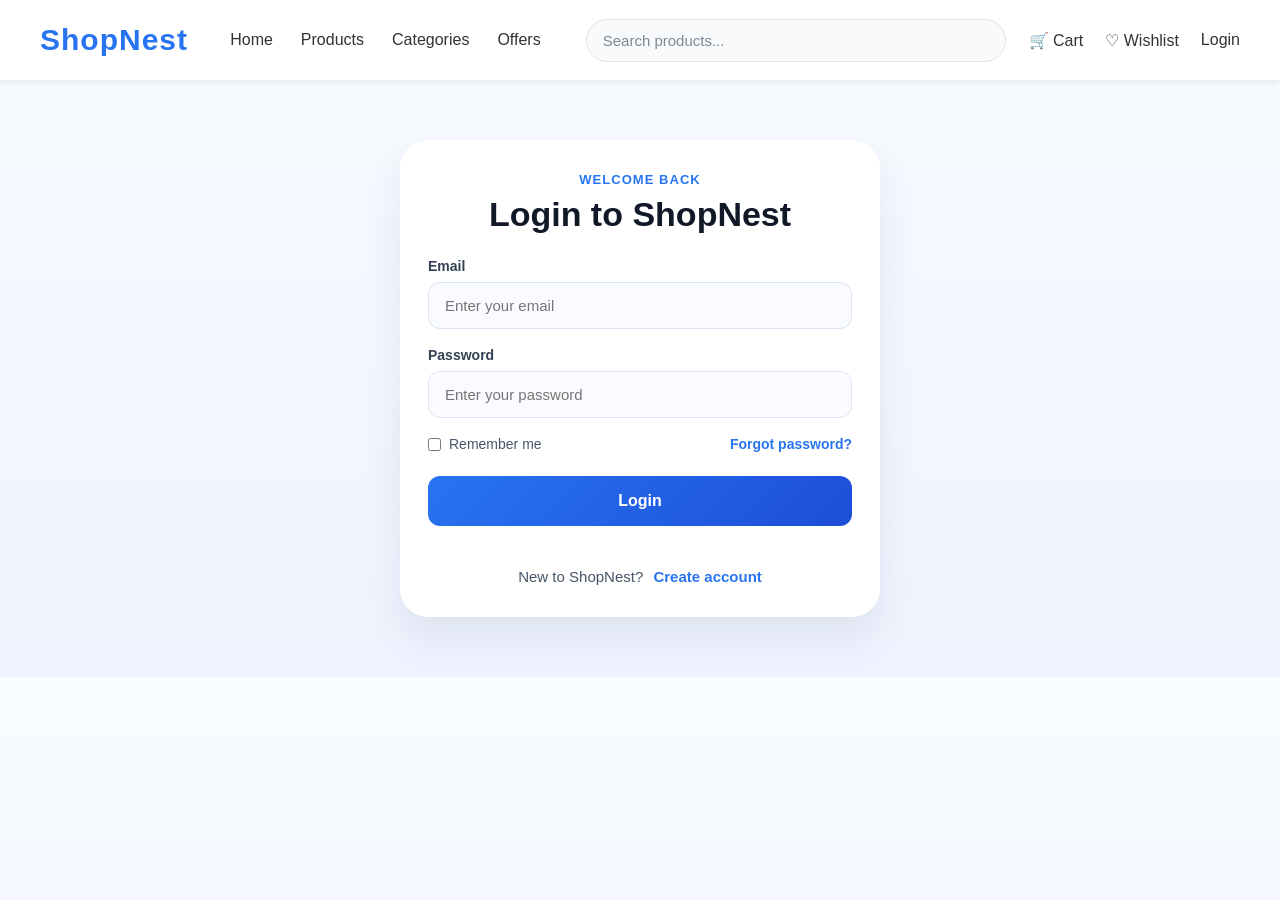
==== pages/auth.html @ 2dc053db "Create ShopNest storefront foundation Co-authored-by: Copilot <223556219+Copilot@users.noreply.githu" ====
<!DOCTYPE html>
<html lang="en">

<head>
    <meta charset="UTF-8">
    <meta name="viewport" content="width=device-width, initial-scale=1.0">
    <title>ShopNest | Login</title>
    <link rel="stylesheet" href="../style.css">
</head>

<body>
    <nav class="navbar">
        <div class="logo">ShopNest</div>

        <div class="nav-links">
            <a href="#">Home</a>
            <a href="#">Products</a>
            <a href="#">Categories</a>
            <a href="#">Offers</a>
        </div>

        <div class="search-wrap">
            <input type="text" placeholder="Search products..." aria-label="Search products">
        </div>

        <div class="nav-buttons">
            <a href="cart.html">🛒 Cart</a>
            <a href="wishlist.html">♡ Wishlist</a>
            <a href="auth.html">Login</a>
        </div>
    </nav>

    <main class="auth-page">
        <section class="auth-box">
            <div class="auth-header">
                <p>Welcome back</p>
                <h2>Login to ShopNest</h2>
            </div>

            <form id="login-form" class="auth-form" data-auth-mode="login" method="post">
                <div class="field-group">
                    <label for="login-email">Email</label>
                    <input id="login-email" name="email" type="email" placeholder="Enter your email" autocomplete="email" required>
                </div>

                <div class="field-group">
                    <label for="login-password">Password</label>
                    <input id="login-password" name="password" type="password" placeholder="Enter your password" autocomplete="current-password" minlength="8" required>
                </div>

                <div class="auth-extra">
                    <label><input name="remember" type="checkbox"> Remember me</label>
                    <a href="#">Forgot password?</a>
                </div>

                <button class="login-btn" type="submit">Login</button>
                <p id="login-message" class="auth-message" role="status" aria-live="polite"></p>
            </form>

            <div class="auth-switch">
                <span>New to ShopNest?</span>
                <a href="register.html">Create account</a>
            </div>
        </section>
    </main>
    <script src="../js/auth.js"></script>
</body>

</html>
---- style.css ----
/* Remove default spacing */
* {
    margin: 0;
    padding: 0;
    box-sizing: border-box;
}

body {
    font-family: Arial, sans-serif;
    background: linear-gradient(180deg, #f8fbff 0%, #eef3ff 100%);
    color: #222;
}

/* Navigation bar */
.navbar {
    height: 80px;
    background-color: white;

    display: flex;
    align-items: center;
    justify-content: space-between;
    gap: 20px;

    padding: 0 40px;
    box-shadow: 0 2px 8px rgba(0, 0, 0, 0.08);
}

/* Logo */
.logo {
    font-size: 30px;
    font-weight: bold;
    color: #2874f0;
    letter-spacing: 1px;
}

/* Navigation links */
.nav-links {
    display: flex;
    align-items: center;
    gap: 28px;
    flex: 1;
    justify-content: center;
}

.nav-links a,
.nav-buttons a {
    text-decoration: none;
    color: #333;
    font-size: 16px;
    transition: color 0.2s ease;
}

.nav-links a:hover,
.nav-buttons a:hover {
    color: #2874f0;
}

/* Search bar */
.search-wrap {
    flex: 1.2;
    display: flex;
    justify-content: center;
}

.search-wrap input {
    width: 100%;
    max-width: 420px;
    padding: 12px 16px;
    border: 1px solid #dfe3e8;
    border-radius: 999px;
    outline: none;
    font-size: 15px;
    background: #f9fafb;
    transition: border-color 0.2s ease, box-shadow 0.2s ease;
}

.search-wrap input:focus {
    border-color: #2874f0;
    box-shadow: 0 0 0 3px rgba(40, 116, 240, 0.12);
}

.search-wrap input::placeholder {
    color: #7d8795;
}

/* Cart and Login */
.nav-buttons {
    display: flex;
    align-items: center;
    gap: 22px;
}

/* Hero section */
.hero {
    max-width: 1200px;
    margin: 50px auto;
    padding: 40px 50px;
    display: flex;
    align-items: center;
    justify-content: space-between;
    gap: 40px;
    background: linear-gradient(135deg, #f7f9ff 0%, #e9f1ff 100%);
    border-radius: 28px;
    box-shadow: 0 20px 40px rgba(40, 116, 240, 0.08);
}

.hero-content {
    flex: 1;
}

.eyebrow {
    display: inline-block;
    padding: 8px 14px;
    background: rgba(40, 116, 240, 0.1);
    color: #1e5bd6;
    border-radius: 999px;
    font-size: 13px;
    font-weight: 700;
    letter-spacing: 0.5px;
    margin-bottom: 20px;
}

.hero h1 {
    font-size: 58px;
    line-height: 1.1;
    margin-bottom: 18px;
    color: #14213d;
}

.hero-text {
    font-size: 18px;
    color: #4a5568;
    line-height: 1.7;
    max-width: 560px;
    margin-bottom: 28px;
}

.hero-actions {
    display: flex;
    gap: 18px;
    margin-bottom: 32px;
}

.primary-btn,
.secondary-btn {
    text-decoration: none;
    padding: 15px 26px;
    border-radius: 12px;
    font-weight: 700;
    transition: transform 0.2s ease, box-shadow 0.2s ease;
}

.primary-btn {
    background: linear-gradient(135deg, #2874f0, #1d4ed8);
    color: white;
    box-shadow: 0 12px 22px rgba(29, 78, 216, 0.22);
}

.secondary-btn {
    background: white;
    color: #1f2937;
    border: 1px solid #dbe5f4;
}

.primary-btn:hover,
.secondary-btn:hover {
    transform: translateY(-2px);
}

.mini-stats {
    display: flex;
    gap: 32px;
}

.mini-stats div {
    display: flex;
    flex-direction: column;
    gap: 6px;
}

.mini-stats strong {
    font-size: 26px;
    color: #111827;
}

.mini-stats span {
    font-size: 14px;
    color: #64748b;
}

.hero-visual {
    flex: 0.9;
    display: flex;
    justify-content: center;
}

.product-card {
    width: 100%;
    max-width: 340px;
    background: white;
    border-radius: 24px;
    padding: 18px;
    box-shadow: 0 18px 35px rgba(15, 23, 42, 0.12);
}

.product-image {
    height: 220px;
    display: flex;
    align-items: center;
    justify-content: center;
    font-size: 96px;
    background: linear-gradient(135deg, #dfeaff, #edf4ff);
    border-radius: 20px;
    margin-bottom: 18px;
}

.tag {
    display: inline-block;
    background: #ecfdf5;
    color: #047857;
    font-size: 12px;
    font-weight: 700;
    padding: 6px 10px;
    border-radius: 999px;
    margin-bottom: 10px;
}

.product-info h3 {
    font-size: 28px;
    margin-bottom: 12px;
    color: #111827;
}

.price-row {
    display: flex;
    align-items: center;
    gap: 12px;
}

.price {
    font-size: 24px;
    font-weight: 700;
    color: #111827;
}

.old-price {
    color: #94a3b8;
    text-decoration: line-through;
    font-size: 18px;
}

/* Categories section */
.categories {
    max-width: 1200px;
    margin: 30px auto 60px;
    padding: 0 24px;
}

.section-heading {
    margin-bottom: 28px;
}

.section-heading p {
    font-size: 14px;
    color: #2874f0;
    font-weight: 700;
    letter-spacing: 0.08em;
    text-transform: uppercase;
    margin-bottom: 8px;
}

.section-heading h2 {
    font-size: 38px;
    color: #111827;
}

.category-grid {
    display: grid;
    grid-template-columns: repeat(6, minmax(150px, 1fr));
    gap: 22px;
}

.category-card {
    background: white;
    border-radius: 22px;
    padding: 28px 18px;
    text-align: center;
    box-shadow: 0 10px 25px rgba(15, 23, 42, 0.06);
    transition: transform 0.2s ease, box-shadow 0.2s ease;
}

.category-card:hover {
    transform: translateY(-4px);
    box-shadow: 0 16px 32px rgba(15, 23, 42, 0.08);
}

.category-icon {
    font-size: 42px;
    margin-bottom: 14px;
}

.category-card h3 {
    font-size: 18px;
    color: #1f2937;
}

/* Product cards section */
.products-section {
    max-width: 1200px;
    margin: 0 auto 80px;
    padding: 0 24px;
}

.product-grid {
    display: grid;
    grid-template-columns: repeat(4, minmax(220px, 1fr));
    gap: 24px;
}

.search-results-status {
    color: #475569;
    margin: -12px 0 20px;
}

.product-filters {
    display: flex;
    align-items: end;
    flex-wrap: wrap;
    gap: 16px;
    margin-bottom: 24px;
}

.product-filters label {
    display: flex;
    flex-direction: column;
    gap: 7px;
    color: #475569;
    font-size: 14px;
    font-weight: 700;
}

.product-filters select {
    min-width: 170px;
    padding: 11px 14px;
    border: 1px solid #dbe5f4;
    border-radius: 10px;
    background: white;
    color: #1f2937;
    font: inherit;
}

.product-filters button {
    padding: 11px 16px;
    border: 1px solid #dbe5f4;
    border-radius: 10px;
    background: white;
    color: #2874f0;
    font: inherit;
    font-weight: 700;
    cursor: pointer;
}

.product-card-item {
    background: white;
    border-radius: 24px;
    overflow: hidden;
    box-shadow: 0 14px 28px rgba(15, 23, 42, 0.08);
    transition: transform 0.2s ease, box-shadow 0.2s ease;
}

.product-card-item:hover {
    transform: translateY(-5px);
    box-shadow: 0 20px 36px rgba(15, 23, 42, 0.12);
}

.product-clickable {
    cursor: pointer;
}

.product-thumb {
    height: 220px;
    display: flex;
    align-items: center;
    justify-content: center;
    font-size: 88px;
    background: linear-gradient(135deg, #edf4ff, #f9fbff);
}

.product-body {
    padding: 20px 18px 18px;
}

.product-body h3 {
    font-size: 22px;
    margin-bottom: 10px;
    color: #111827;
}

.rating {
    font-size: 14px;
    color: #f59e0b;
    margin-bottom: 14px;
}

.product-body .price-row {
    display: flex;
    align-items: center;
    gap: 12px;
    margin-bottom: 8px;
}

.new-price {
    font-size: 24px;
    font-weight: 700;
    color: #111827;
}

.product-body .old-price {
    font-size: 15px;
}

.discount {
    color: #059669;
    font-size: 13px;
    font-weight: 700;
    margin-bottom: 18px;
}

.product-actions {
    display: flex;
    gap: 10px;
}

.product-actions button {
    border: none;
    cursor: pointer;
    font-size: 14px;
    font-weight: 700;
    border-radius: 12px;
    padding: 11px 16px;
}

.product-actions button:first-child {
    flex: 1;
    background: linear-gradient(135deg, #2874f0, #1d4ed8);
    color: white;
}

.wishlist-btn {
    width: 48px;
    background: #f3f4f6;
    color: #111827;
}

/* Offers section */
.offers {
    max-width: 1200px;
    margin: 0 auto 80px;
    padding: 0 24px;
}

.offer-grid {
    display: grid;
    grid-template-columns: repeat(3, minmax(220px, 1fr));
    gap: 24px;
}

.offer-card {
    padding: 30px 24px;
    border-radius: 28px;
    color: white;
    min-height: 220px;
    display: flex;
    flex-direction: column;
    justify-content: center;
    box-shadow: 0 18px 35px rgba(15, 23, 42, 0.12);
}

.offer-card span {
    font-size: 13px;
    text-transform: uppercase;
    letter-spacing: 0.12em;
    opacity: 0.9;
    margin-bottom: 12px;
}

.offer-card h3 {
    font-size: 38px;
    margin-bottom: 10px;
}

.offer-card p {
    font-size: 16px;
    line-height: 1.6;
    margin-bottom: 20px;
    opacity: 0.92;
}

.offer-card a {
    display: inline-block;
    width: fit-content;
    text-decoration: none;
    background: rgba(255, 255, 255, 0.2);
    color: white;
    padding: 10px 16px;
    border-radius: 999px;
    font-weight: 700;
}

.offer-one {
    background: linear-gradient(135deg, #ff7b54, #ff4d6d);
}

.offer-two {
    background: linear-gradient(135deg, #3b82f6, #2563eb);
}

.offer-three {
    background: linear-gradient(135deg, #10b981, #059669);
}

/* Product detail page */
.product-detail-page {
    max-width: 1200px;
    margin: 50px auto;
    padding: 0 24px;
}

.product-detail-container {
    display: grid;
    grid-template-columns: 1.05fr 1fr;
    gap: 42px;
    align-items: center;
    background: white;
    border-radius: 28px;
    padding: 30px;
    box-shadow: 0 20px 40px rgba(15, 23, 42, 0.08);
}

.product-detail-gallery {
    display: flex;
    flex-direction: column;
    gap: 18px;
}

.detail-image {
    height: 420px;
    display: flex;
    align-items: center;
    justify-content: center;
    background: linear-gradient(135deg, #edf4ff, #f7f9ff);
    font-size: 150px;
    border-radius: 26px;
}

.detail-thumbs {
    display: grid;
    grid-template-columns: repeat(3, 1fr);
    gap: 16px;
}

.thumb {
    height: 94px;
    display: flex;
    align-items: center;
    justify-content: center;
    background: #f5f7fb;
    border: 1px solid #e7edf7;
    border-radius: 18px;
    font-size: 40px;
}

.product-detail-info h1 {
    font-size: 46px;
    margin: 10px 0 18px;
    color: #111827;
}

.detail-rating {
    color: #f59e0b;
    font-weight: 700;
    margin-bottom: 18px;
}

.detail-price-row {
    display: flex;
    align-items: center;
    gap: 14px;
    margin-bottom: 20px;
}

.detail-price {
    font-size: 38px;
    font-weight: 800;
    color: #111827;
}

.detail-old-price {
    font-size: 20px;
    color: #94a3b8;
    text-decoration: line-through;
}

.detail-discount {
    background: #ecfdf5;
    color: #059669;
    padding: 7px 12px;
    border-radius: 999px;
    font-weight: 700;
}

.detail-description {
    color: #4b5563;
    font-size: 18px;
    line-height: 1.8;
    margin-bottom: 22px;
}

.feature-list {
    list-style: none;
    margin-bottom: 28px;
    padding: 0;
}

.feature-list li {
    position: relative;
    padding-left: 26px;
    margin-bottom: 12px;
    color: #374151;
    font-size: 16px;
}

.feature-list li::before {
    content: "✓";
    position: absolute;
    left: 0;
    color: #10b981;
    font-weight: 700;
}

.detail-actions {
    display: flex;
    gap: 14px;
}

.large-btn {
    padding: 18px 28px !important;
    font-size: 16px !important;
}

.light-btn {
    background: #f3f4f6 !important;
    color: #111827 !important;
    border: 1px solid #e5e7eb !important;
}

/* Cart page */
.cart-page {
    max-width: 1200px;
    margin: 50px auto;
    padding: 0 24px;
}

.cart-layout {
    display: grid;
    grid-template-columns: 2fr 1fr;
    gap: 28px;
    align-items: start;
}

.cart-items-panel,
.cart-summary {
    background: white;
    border-radius: 28px;
    box-shadow: 0 18px 35px rgba(15, 23, 42, 0.08);
}

.cart-items-panel {
    padding: 28px;
}

.compact-heading {
    margin-bottom: 24px;
}

.cart-item {
    display: grid;
    grid-template-columns: 120px 1fr 200px;
    gap: 20px;
    align-items: center;
    padding: 20px 0;
    border-top: 1px solid #edf2f7;
}

.cart-item:first-of-type {
    border-top: none;
}

.cart-item-image {
    width: 120px;
    height: 120px;
    display: flex;
    align-items: center;
    justify-content: center;
    border-radius: 20px;
    background: linear-gradient(135deg, #edf4ff, #f7f9ff);
    font-size: 52px;
}

.cart-item-details h3 {
    font-size: 24px;
    margin-bottom: 8px;
    color: #111827;
}

.cart-item-details p {
    color: #64748b;
    margin-bottom: 5px;
}

.cart-item-price-box {
    display: flex;
    flex-direction: column;
    align-items: flex-end;
    gap: 12px;
}

.cart-price {
    font-size: 24px;
    font-weight: 800;
    color: #111827;
}

.qty-control {
    display: flex;
    align-items: center;
    background: #f3f4f6;
    border-radius: 999px;
    padding: 6px 8px;
    gap: 12px;
}

.qty-control button {
    width: 28px;
    height: 28px;
    border: none;
    border-radius: 50%;
    background: white;
    font-size: 18px;
    cursor: pointer;
}

.remove-btn {
    border: none;
    background: transparent;
    color: #ef4444;
    font-weight: 700;
    cursor: pointer;
}

.cart-summary {
    padding: 28px 24px;
}

.cart-summary h3 {
    font-size: 30px;
    margin-bottom: 22px;
    color: #111827;
}

.summary-row,
.summary-total {
    display: flex;
    justify-content: space-between;
    align-items: center;
    margin-bottom: 16px;
    color: #334155;
    font-size: 17px;
}

.summary-total {
    margin-top: 18px;
    padding-top: 16px;
    border-top: 1px solid #edf2f7;
    font-weight: 800;
    font-size: 24px;
    color: #111827;
}

.checkout-btn {
    display: block;
    width: 100%;
    margin-top: 18px;
    padding: 18px 20px;
    border: none;
    border-radius: 14px;
    background: linear-gradient(135deg, #2874f0, #1d4ed8);
    color: white;
    font-size: 16px;
    font-weight: 700;
    text-align: center;
    text-decoration: none;
    cursor: pointer;
}

.checkout-btn:disabled {
    opacity: 0.55;
    cursor: not-allowed;
}

.checkout-message {
    margin-top: 14px;
    color: #047857;
    line-height: 1.5;
}

.empty-cart {
    padding: 24px;
    text-align: center;
    color: #475569;
    font-size: 18px;
}

/* Checkout page */
.checkout-page {
    max-width: 1200px;
    margin: 50px auto;
    padding: 0 24px;
}

.checkout-layout {
    display: grid;
    grid-template-columns: 1.5fr 0.9fr;
    gap: 28px;
    align-items: start;
}

.checkout-form-panel,
.checkout-summary {
    background: white;
    border-radius: 28px;
    box-shadow: 0 18px 35px rgba(15, 23, 42, 0.08);
}

.checkout-form-panel {
    padding: 28px;
}

.checkout-form {
    display: flex;
    flex-direction: column;
    gap: 20px;
}

.form-row {
    display: flex;
    gap: 18px;
}

.two-col > * {
    flex: 1;
}

.field-group {
    display: flex;
    flex-direction: column;
    gap: 8px;
}

.field-group label {
    font-size: 14px;
    color: #334155;
    font-weight: 700;
}

.field-group input,
.field-group textarea,
.field-group select {
    width: 100%;
    padding: 14px 16px;
    border: 1px solid #dbe5f4;
    border-radius: 12px;
    background: #f9fbff;
    font-size: 15px;
    outline: none;
}

.field-group input:focus,
.field-group textarea:focus,
.field-group select:focus {
    border-color: #2874f0;
    box-shadow: 0 0 0 3px rgba(40, 116, 240, 0.08);
}

.checkout-summary {
    padding: 28px 24px;
}

.checkout-summary h3 {
    font-size: 30px;
    margin-bottom: 20px;
    color: #111827;
}

.summary-item {
    display: flex;
    justify-content: space-between;
    align-items: center;
    margin-bottom: 16px;
    font-size: 16px;
    color: #334155;
}

.summary-item strong {
    color: #111827;
}

/* Auth / login page */
.auth-page {
    max-width: 1200px;
    margin: 60px auto;
    padding: 0 24px;
    display: flex;
    justify-content: center;
}

.auth-box {
    width: 100%;
    max-width: 480px;
    background: white;
    border-radius: 28px;
    box-shadow: 0 20px 40px rgba(15, 23, 42, 0.08);
    padding: 32px 28px;
}

.auth-header {
    margin-bottom: 24px;
    text-align: center;
}

.auth-header p {
    font-size: 13px;
    color: #2874f0;
    text-transform: uppercase;
    letter-spacing: 0.08em;
    font-weight: 700;
    margin-bottom: 8px;
}

.auth-header h2 {
    font-size: 34px;
    color: #111827;
}

.auth-form {
    display: flex;
    flex-direction: column;
    gap: 18px;
}

.auth-extra {
    display: flex;
    justify-content: space-between;
    align-items: center;
    gap: 12px;
    font-size: 14px;
    color: #475569;
}

.auth-extra label {
    display: flex;
    align-items: center;
    gap: 8px;
}

.auth-extra a,
.auth-switch a {
    color: #2874f0;
    text-decoration: none;
    font-weight: 700;
}

.login-btn {
    margin-top: 6px;
    border: none;
    border-radius: 12px;
    background: linear-gradient(135deg, #2874f0, #1d4ed8);
    color: white;
    font-size: 16px;
    font-weight: 700;
    padding: 16px 18px;
    cursor: pointer;
}

.auth-switch {
    margin-top: 24px;
    text-align: center;
    color: #475569;
    font-size: 15px;
}

.auth-switch span {
    margin-right: 6px;
}

.auth-message {
    color: #047857;
    font-size: 14px;
    line-height: 1.5;
}

/* Responsive design */
@media (max-width: 980px) {
    .navbar {
        flex-wrap: wrap;
        height: auto;
        padding: 18px 20px;
    }

    .nav-links,
    .search-wrap,
    .nav-buttons {
        width: 100%;
        justify-content: center;
    }

    .hero,
    .product-detail-container,
    .cart-layout,
    .checkout-layout {
        grid-template-columns: 1fr;
        display: grid;
    }

    .category-grid {
        grid-template-columns: repeat(2, minmax(150px, 1fr));
    }

    .product-grid,
    .offer-grid {
        grid-template-columns: repeat(2, minmax(220px, 1fr));
    }
}

@media (max-width: 640px) {
    .hero {
        padding: 28px 20px;
    }

    .hero h1 {
        font-size: 40px;
    }

    .hero-actions,
    .mini-stats,
    .detail-actions,
    .form-row,
    .auth-extra {
        flex-direction: column;
    }

    .category-grid,
    .product-grid,
    .offer-grid {
        grid-template-columns: 1fr;
    }

    .cart-item {
        grid-template-columns: 1fr;
        text-align: center;
    }

    .cart-item-image {
        margin: 0 auto;
    }

    .cart-item-price-box {
        align-items: center;
    }

    .auth-header h2 {
        font-size: 28px;
    }
}
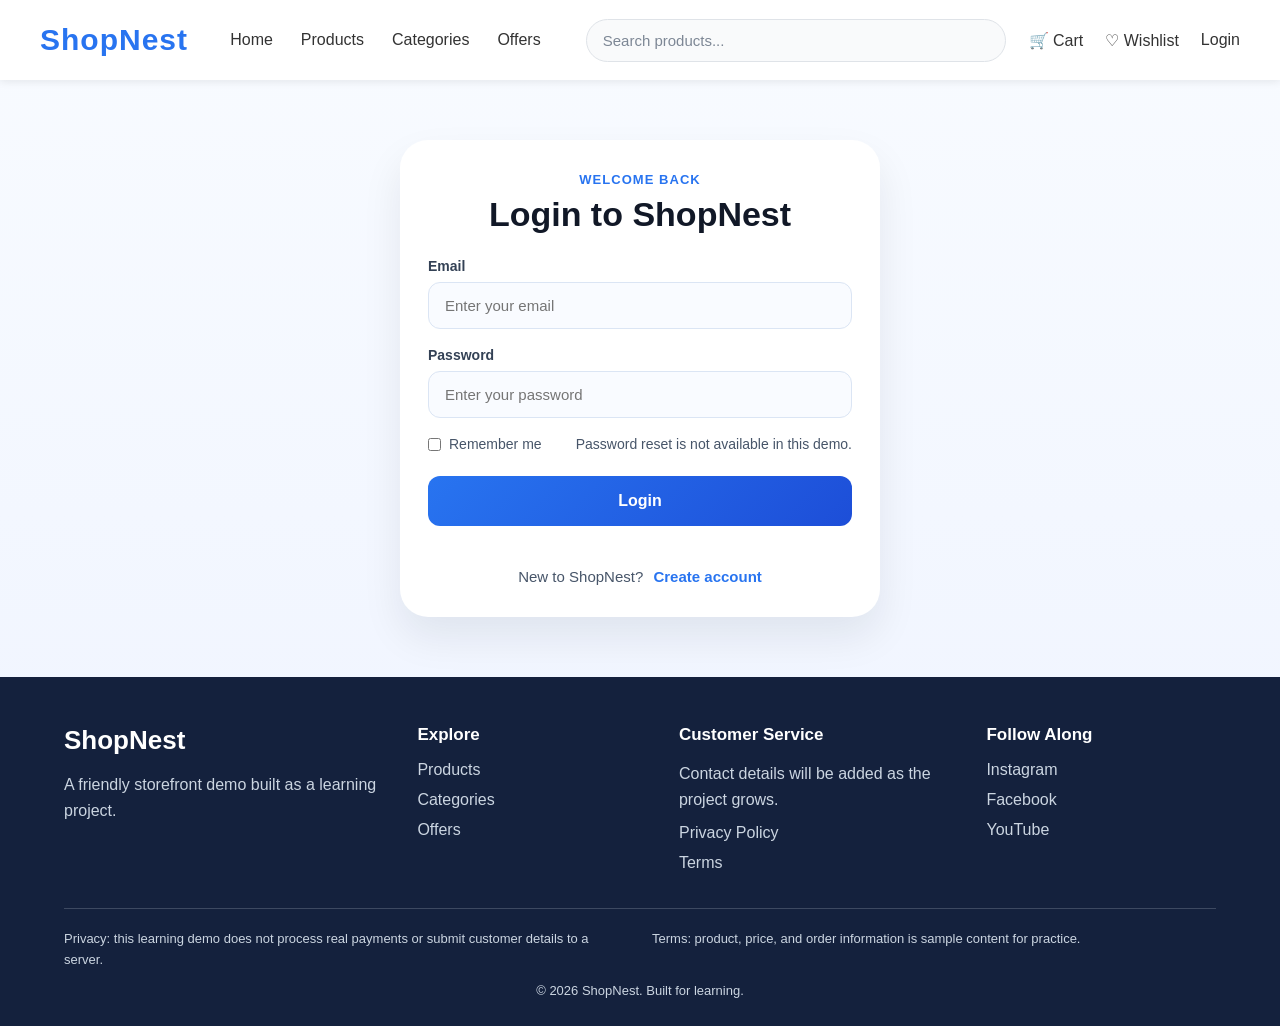
==== commit 68d8a194: "Prepare ShopNest static demo for launch Co-authored-by: Copilot <223556219+Copilot@users.noreply.git" ====
--- a/pages/auth.html
+++ b/pages/auth.html
@@ -13,15 +13,15 @@
         <div class="logo">ShopNest</div>
 
         <div class="nav-links">
-            <a href="#">Home</a>
-            <a href="#">Products</a>
-            <a href="#">Categories</a>
-            <a href="#">Offers</a>
+            <a href="../index.html">Home</a>
+            <a href="../index.html#featured-products">Products</a>
+            <a href="../index.html#categories">Categories</a>
+            <a href="../index.html#offers">Offers</a>
         </div>
 
-        <div class="search-wrap">
-            <input type="text" placeholder="Search products..." aria-label="Search products">
-        </div>
+        <form class="search-wrap" role="search" action="../index.html" method="get">
+            <input name="q" type="search" placeholder="Search products..." aria-label="Search products">
+        </form>
 
         <div class="nav-buttons">
             <a href="cart.html">🛒 Cart</a>
@@ -50,7 +50,7 @@
 
                 <div class="auth-extra">
                     <label><input name="remember" type="checkbox"> Remember me</label>
-                    <a href="#">Forgot password?</a>
+                    <span>Password reset is not available in this demo.</span>
                 </div>
 
                 <button class="login-btn" type="submit">Login</button>
@@ -63,6 +63,39 @@
             </div>
         </section>
     </main>
+
+    <footer class="site-footer">
+        <div class="footer-content">
+            <section class="footer-column">
+                <h2>ShopNest</h2>
+                <p>A friendly storefront demo built as a learning project.</p>
+            </section>
+            <nav class="footer-column" aria-label="Explore ShopNest">
+                <h3>Explore</h3>
+                <a href="../index.html#featured-products">Products</a>
+                <a href="../index.html#categories">Categories</a>
+                <a href="../index.html#offers">Offers</a>
+            </nav>
+            <section class="footer-column">
+                <h3>Customer Service</h3>
+                <p>Contact details will be added as the project grows.</p>
+                <a href="../index.html#privacy-policy">Privacy Policy</a>
+                <a href="../index.html#terms">Terms</a>
+            </section>
+            <section class="footer-column">
+                <h3>Follow Along</h3>
+                <a href="https://www.instagram.com/">Instagram</a>
+                <a href="https://www.facebook.com/">Facebook</a>
+                <a href="https://www.youtube.com/">YouTube</a>
+            </section>
+        </div>
+        <div class="footer-bottom">
+            <p>Privacy: this learning demo does not process real payments or submit customer details to a server.</p>
+            <p>Terms: product, price, and order information is sample content for practice.</p>
+            <p>© 2026 ShopNest. Built for learning.</p>
+        </div>
+    </footer>
+
     <script src="../js/auth.js"></script>
 </body>
 
--- a/style.css
+++ b/style.css
@@ -640,7 +640,13 @@
 
 .detail-actions {
     display: flex;
+    flex-wrap: wrap;
     gap: 14px;
+}
+
+.detail-quantity {
+    max-width: 150px;
+    margin-bottom: 24px;
 }
 
 .large-btn {
@@ -814,6 +820,16 @@
     line-height: 1.5;
 }
 
+.demo-notice {
+    margin: 0 0 20px;
+    padding: 14px 16px;
+    border: 1px solid #fbbf24;
+    border-radius: 12px;
+    background: #fffbeb;
+    color: #78350f;
+    line-height: 1.5;
+}
+
 .empty-cart {
     padding: 24px;
     text-align: center;
@@ -1009,6 +1025,71 @@
     line-height: 1.5;
 }
 
+/* Site footer */
+.site-footer {
+    background: #14213d;
+    color: #e2e8f0;
+    padding: 48px max(24px, calc((100% - 1152px) / 2)) 24px;
+}
+
+.footer-content {
+    display: grid;
+    grid-template-columns: 1.4fr 1fr 1.2fr 1fr;
+    gap: 32px;
+}
+
+.footer-column {
+    display: flex;
+    flex-direction: column;
+    align-items: flex-start;
+    gap: 12px;
+}
+
+.footer-column h2,
+.footer-column h3 {
+    color: white;
+    margin-bottom: 4px;
+}
+
+.footer-column h2 {
+    font-size: 26px;
+}
+
+.footer-column h3 {
+    font-size: 17px;
+}
+
+.footer-column p,
+.footer-bottom p {
+    color: #cbd5e1;
+    line-height: 1.6;
+}
+
+.footer-column a {
+    color: #cbd5e1;
+    text-decoration: none;
+}
+
+.footer-column a:hover {
+    color: white;
+    text-decoration: underline;
+}
+
+.footer-bottom {
+    display: grid;
+    grid-template-columns: 1fr 1fr;
+    gap: 10px 24px;
+    border-top: 1px solid rgba(226, 232, 240, 0.2);
+    margin-top: 36px;
+    padding-top: 20px;
+    font-size: 13px;
+}
+
+.footer-bottom p:last-child {
+    grid-column: 1 / -1;
+    text-align: center;
+}
+
 /* Responsive design */
 @media (max-width: 980px) {
     .navbar {
@@ -1040,6 +1121,10 @@
     .offer-grid {
         grid-template-columns: repeat(2, minmax(220px, 1fr));
     }
+
+    .footer-content {
+        grid-template-columns: repeat(2, minmax(0, 1fr));
+    }
 }
 
 @media (max-width: 640px) {
@@ -1081,4 +1166,13 @@
     .auth-header h2 {
         font-size: 28px;
     }
+
+    .footer-content,
+    .footer-bottom {
+        grid-template-columns: 1fr;
+    }
+
+    .footer-bottom p:last-child {
+        grid-column: auto;
+    }
 }
